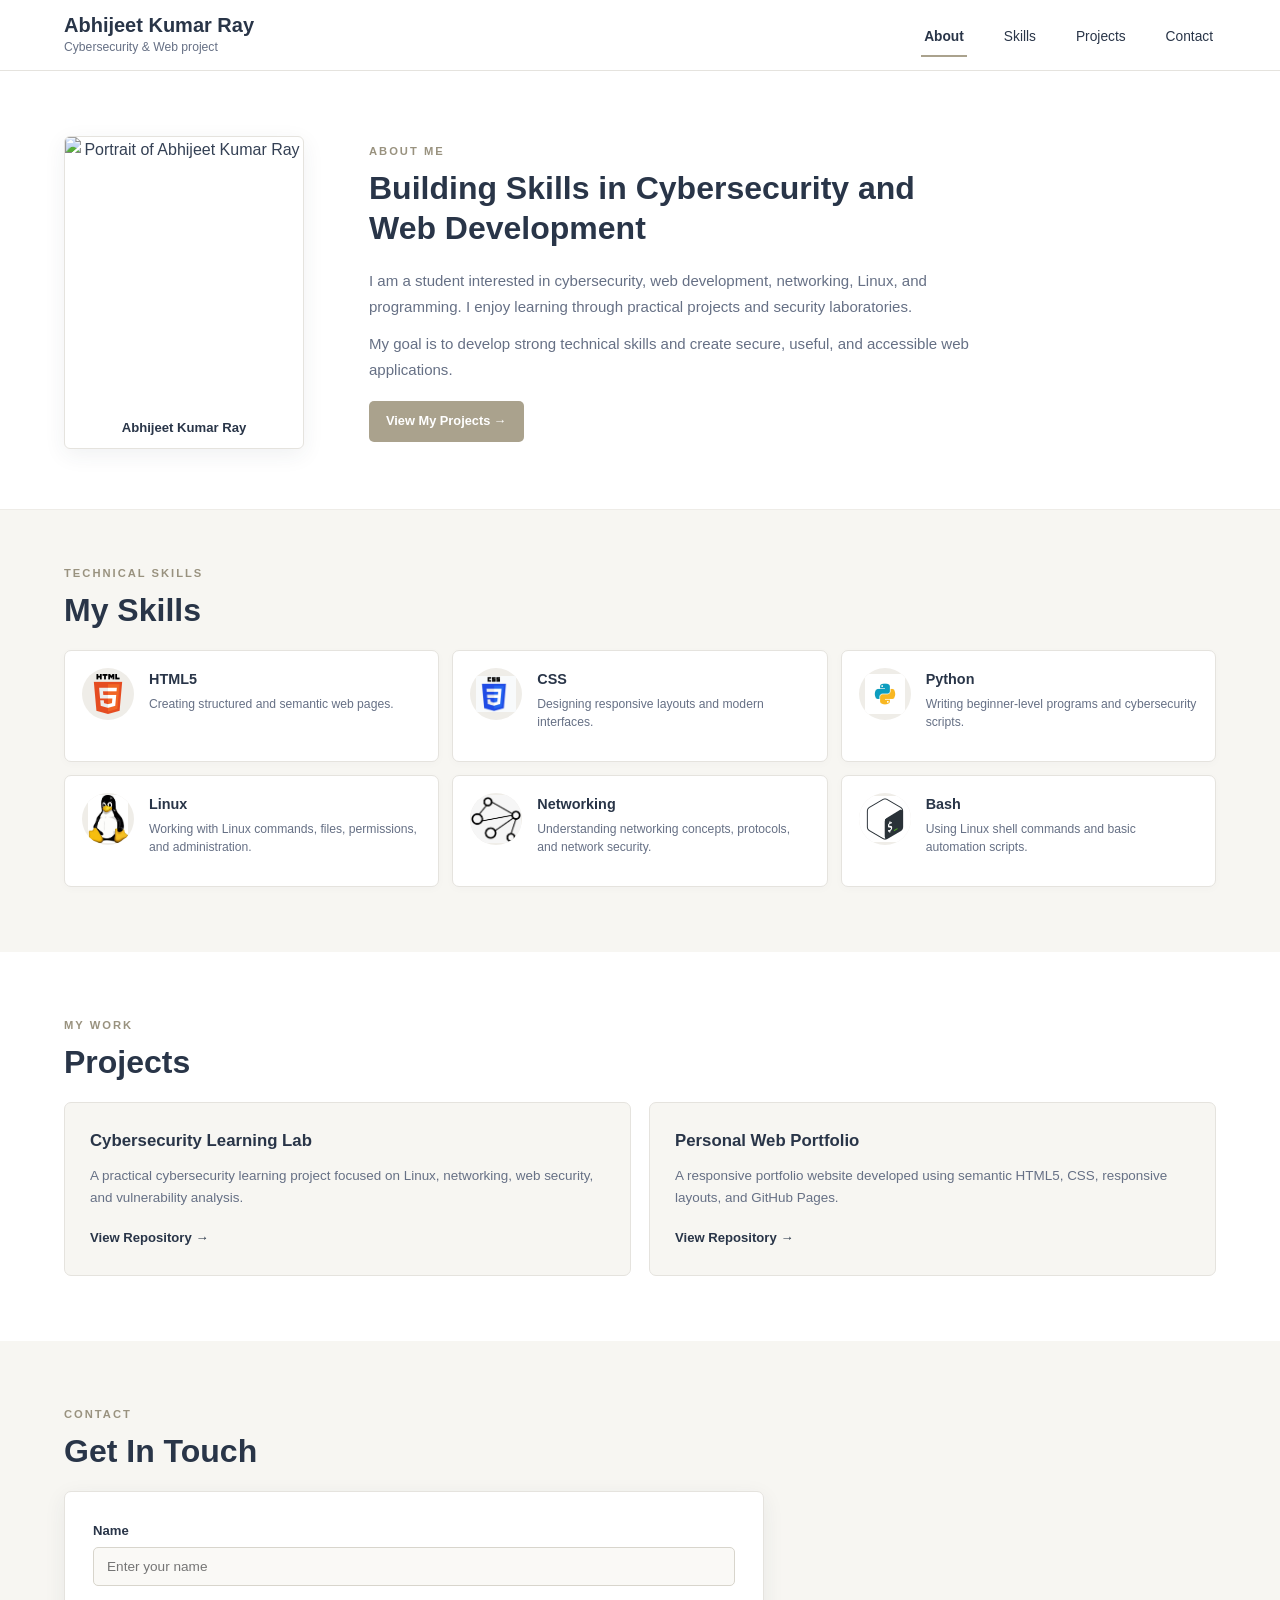
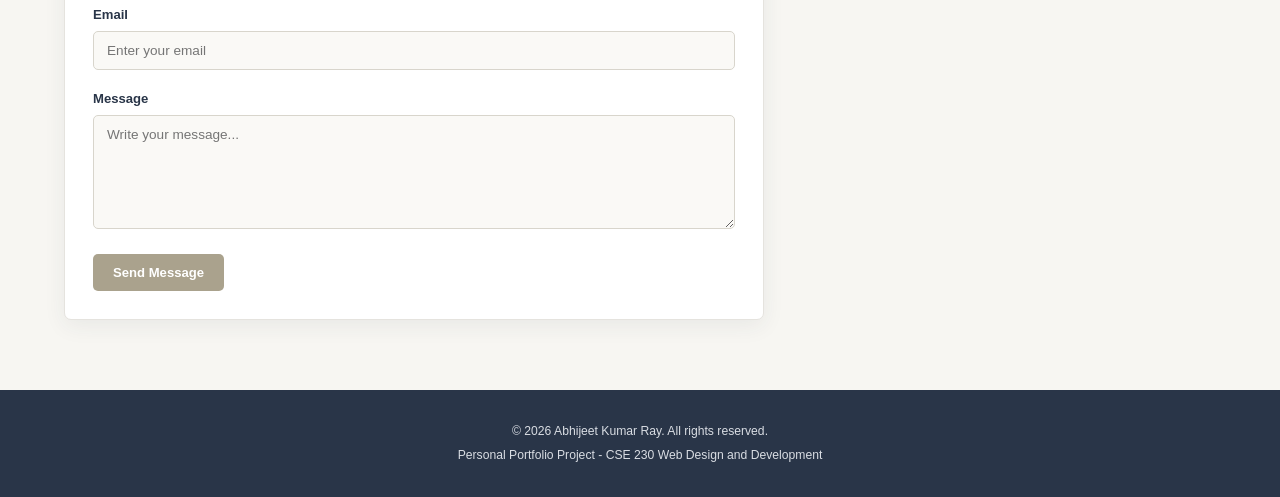
==== index.html @ 15b9ab96 "Rename Semnatice-elements.html to index.html" ====
<!DOCTYPE html>
<html lang="en">

<head>
    <meta charset="UTF-8">

    <meta name="viewport" content="width=device-width, initial-scale=1.0">

    <meta name="description" content="Personal portfolio of Abhijeet Kumar Ray, a cybersecurity and web development student">

    <title>Abhijeet Kumar Ray - Personal Portfolio</title>

    <link rel="stylesheet" href="Semantic-elements.css">
</head>

<body>

    <!-- ================= HEADER ================= -->

    <header class="site-header">

        <div class="header-container">

            <div class="logo-area">
                <h1>Abhijeet Kumar Ray</h1>
                <p>Cybersecurity &amp; Web project</p>
            </div>

            <nav aria-label="Primary Navigation">
                <ul class="navigation">
                    <li>
                        <a href="#about" class="active">About</a>
                    </li>

                    <li>
                        <a href="#skills">Skills</a>
                    </li>

                    <li>
                        <a href="#projects">Projects</a>
                    </li>

                    <li>
                        <a href="#contact">Contact</a>
                    </li>
                </ul>
            </nav>

        </div>

    </header>


    <!-- ================= MAIN ================= -->

    <main>

        <!-- ================= ABOUT SECTION ================= -->

        <section id="about" class="about-section">

            <div class="container about-container">

                <figure class="profile-card">

                    <img src="Bio.jpeg" alt="Portrait of Abhijeet Kumar Ray">

                    <figcaption>
                        Abhijeet Kumar Ray
                    </figcaption>

                </figure>


                <div class="about-content">

                    <p class="section-label">
                        ABOUT ME
                    </p>

                    <h2>
                        Building Skills in Cybersecurity and Web Development
                    </h2>

                    <p>
                        I am a student interested in cybersecurity, web development, networking, Linux, and programming. I enjoy learning through practical projects and security laboratories.
                    </p>

                    <p>
                        My goal is to develop strong technical skills and create secure, useful, and accessible web applications.
                    </p>

                    <a href="#projects" class="primary-button">
                        View My Projects →
                    </a>

                </div>

            </div>

        </section>


        <!-- ================= SKILLS SECTION ================= -->

        <section id="skills" class="skills-section">

            <div class="container">

                <p class="section-label">
                    TECHNICAL SKILLS
                </p>

                <h2>
                    My Skills
                </h2>


                <div class="skills-grid">

                    <!-- HTML5 -->

                    <article class="skill-card">

                        <div class="skill-icon">
                            <img src="HTML5_logo_and_wordmark.svg.png" alt="HTML5 logo" style="height: 60px ; width: 40px;">
                        </div>

                        <div class="skill-content">
                            <h3>HTML5</h3>

                            <p>
                                Creating structured and semantic web pages.
                            </p>
                        </div>

                    </article>


                    <!-- CSS -->

                    <article class="skill-card">

                        <div class="skill-icon">
                            <img src="CSS3_Logo.PNG.webp" alt="CSS3 logo" style="height: 60px ; width: 40px;">
                        </div>

                        <div class="skill-content">
                            <h3>CSS</h3>

                            <p>
                                Designing responsive layouts and modern interfaces.
                            </p>
                        </div>

                    </article>


                    <!-- Python -->

                    <article class="skill-card">

                        <div class="skill-icon">
                            <img src="images.png" alt="Python logo" style="height: 60px ; width: 40px;">
                        </div>

                        <div class="skill-content">
                            <h3>Python</h3>

                            <p>
                                Writing beginner-level programs and cybersecurity scripts.
                            </p>
                        </div>

                    </article>


                    <!-- Linux -->

                    <article class="skill-card">

                        <div class="skill-icon">
                            <img src="images.jpeg" alt="Linux logo" style="height: 60px ; width: 40px;">
                        </div>

                        <div class="skill-content">
                            <h3>Linux</h3>

                            <p>
                                Working with Linux commands, files, permissions, and administration.
                            </p>
                        </div>

                    </article>


                    <!-- Networking -->

                    <article class="skill-card">

                        <div class="skill-icon">

                            <img src="553-5534118_amazon-networking-logo-black-and-white-networking-logo.jpeg" alt="Networking icon" style="height: 80px ; width: 50px;">

                        </div>

                        <div class="skill-content">

                            <h3>Networking</h3>

                            <p>
                                Understanding networking concepts, protocols, and network security.
                            </p>

                        </div>

                    </article>


                    <!-- Bash -->

                    <article class="skill-card">

                        <div class="skill-icon">

                            <img src="imagesbash.png" alt="Bash terminal logo" style="height: 60px ; width: 70px;">

                        </div>

                        <div class="skill-content">

                            <h3>Bash</h3>

                            <p>
                                Using Linux shell commands and basic automation scripts.
                            </p>

                        </div>

                    </article>

                </div>

            </div>

        </section>


        <!-- ================= PROJECTS ================= -->

        <section id="projects" class="projects-section">

            <div class="container">

                <p class="section-label">
                    MY WORK
                </p>

                <h2>
                    Projects
                </h2>


                <div class="projects-grid">

                    <article class="project-card">

                        <h3>
                            Cybersecurity Learning Lab
                        </h3>

                        <p>
                            A practical cybersecurity learning project focused on Linux, networking, web security, and vulnerability analysis.
                        </p>

                        <a href="https://github.com/AbhijeetCyberX" target="_blank" rel="noopener noreferrer">
                            View Repository →
                        </a>

                    </article>


                    <article class="project-card">

                        <h3>
                            Personal Web Portfolio
                        </h3>

                        <p>
                            A responsive portfolio website developed using semantic HTML5, CSS, responsive layouts, and GitHub Pages.
                        </p>

                        <a href="https://github.com/AbhijeetCyberX?tab=repositories" target="_blank" rel="noopener noreferrer">
                            View Repository →
                        </a>

                    </article>

                </div>

            </div>

        </section>


        <!-- ================= CONTACT ================= -->

        <section id="contact" class="contact-section">

            <div class="container">

                <p class="section-label">
                    CONTACT
                </p>

                <h2>
                    Get In Touch
                </h2>

                <form class="contact-form" action="#" method="post">

                    <div class="form-group">

                        <label for="name">
                            Name
                        </label>

                        <input type="text" id="name" name="name" placeholder="Enter your name" required>

                    </div>


                    <div class="form-group">

                        <label for="email">
                            Email
                        </label>

                        <input type="email" id="email" name="email" placeholder="Enter your email" required>

                    </div>


                    <div class="form-group">

                        <label for="message">
                            Message
                        </label>

                        <textarea id="message" name="message" rows="6" placeholder="Write your message..." required></textarea>

                    </div>


                    <button type="submit">
                        Send Message
                    </button>

                </form>

            </div>

        </section>

    </main>




    <footer class="site-footer">

        <div class="container">

            <p>
                &copy; 2026 Abhijeet Kumar Ray. All rights reserved.
            </p>

            <p>
                Personal Portfolio Project - CSE 230 Web Design and Development
            </p>

        </div>

    </footer>

</body>

</html>
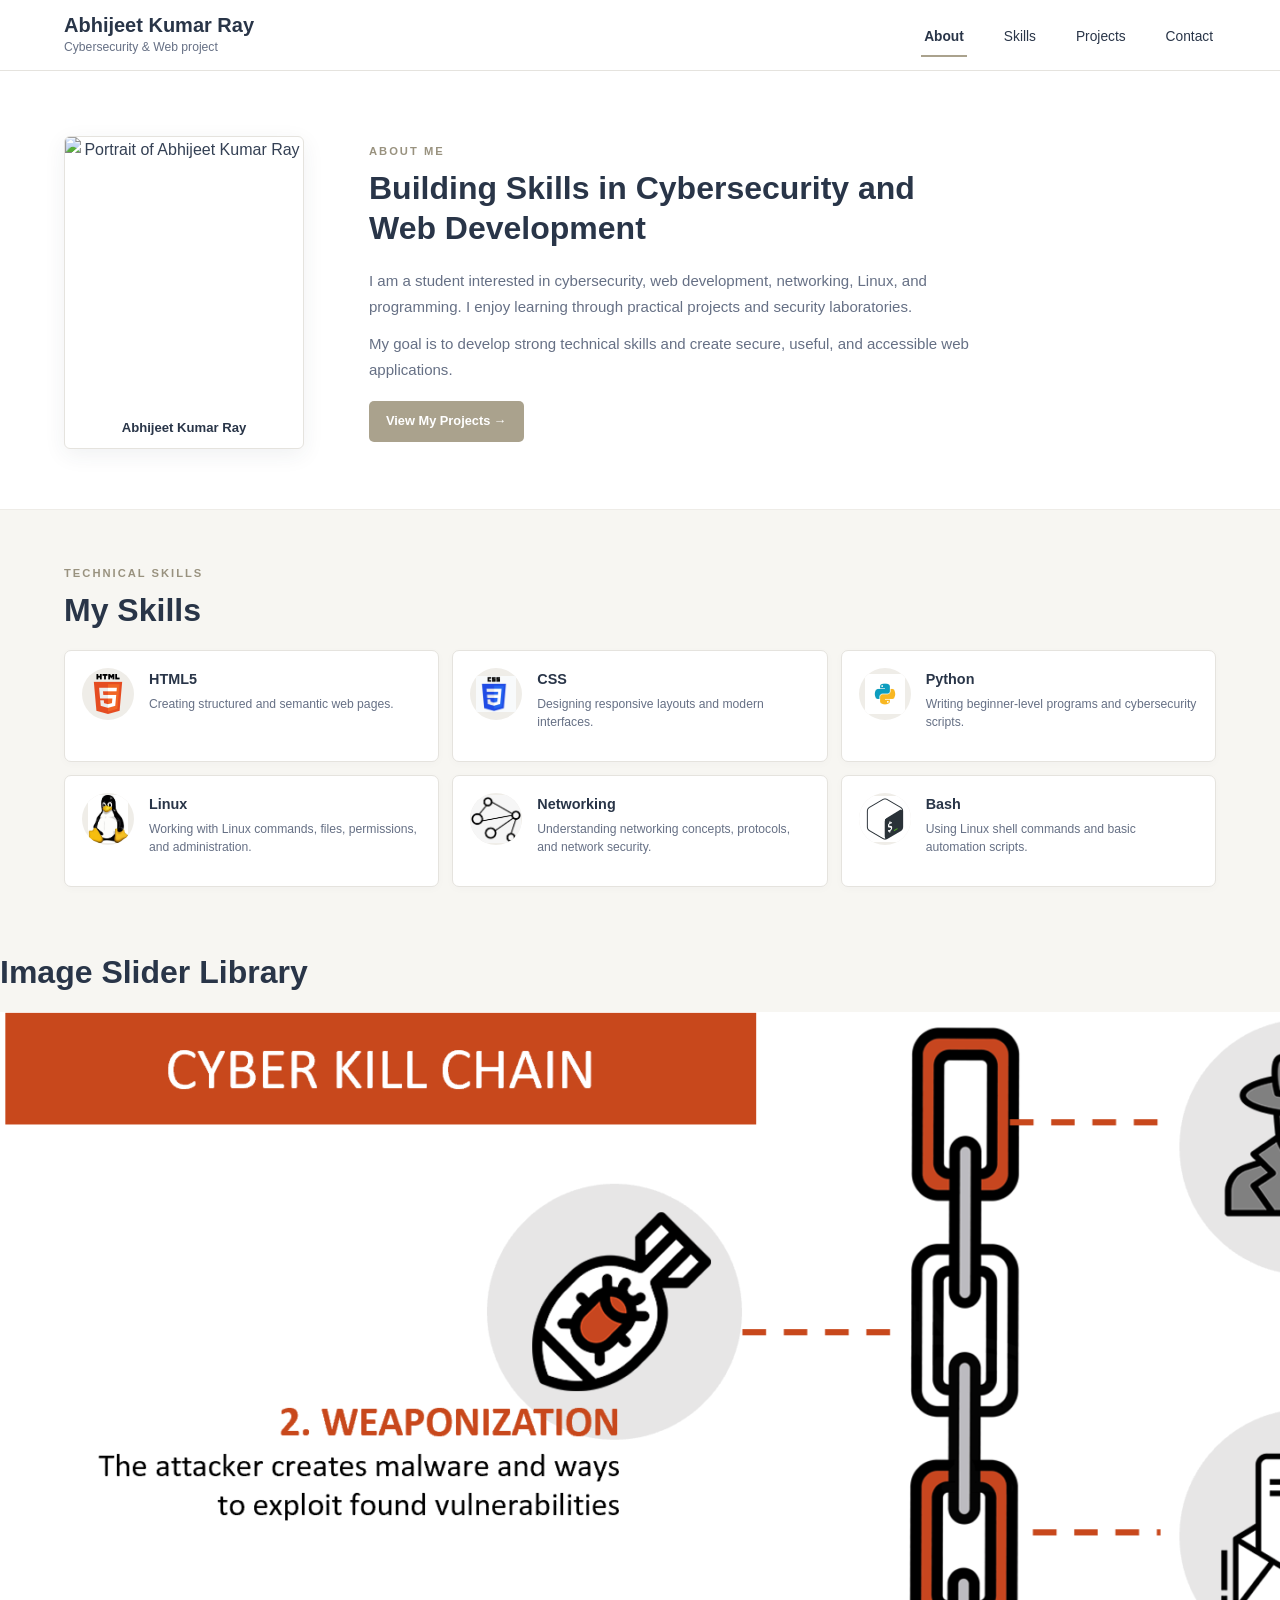
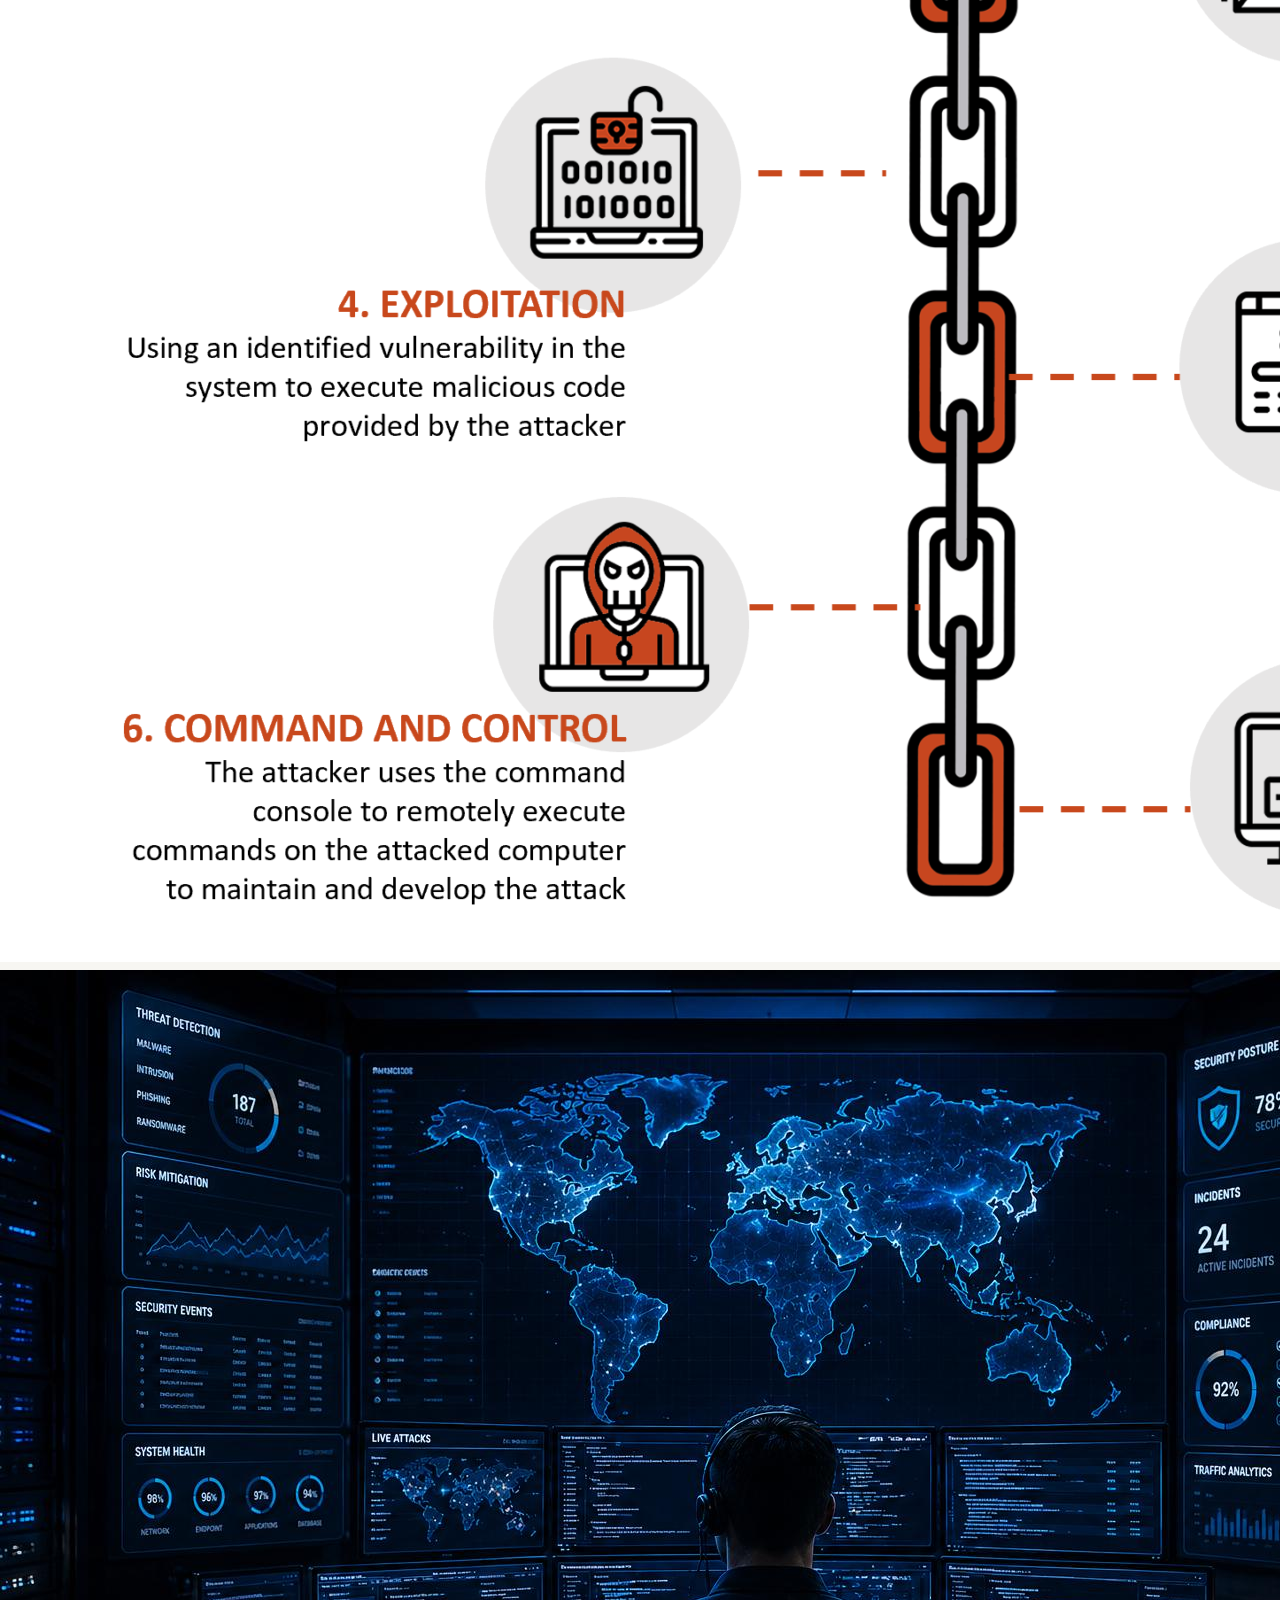
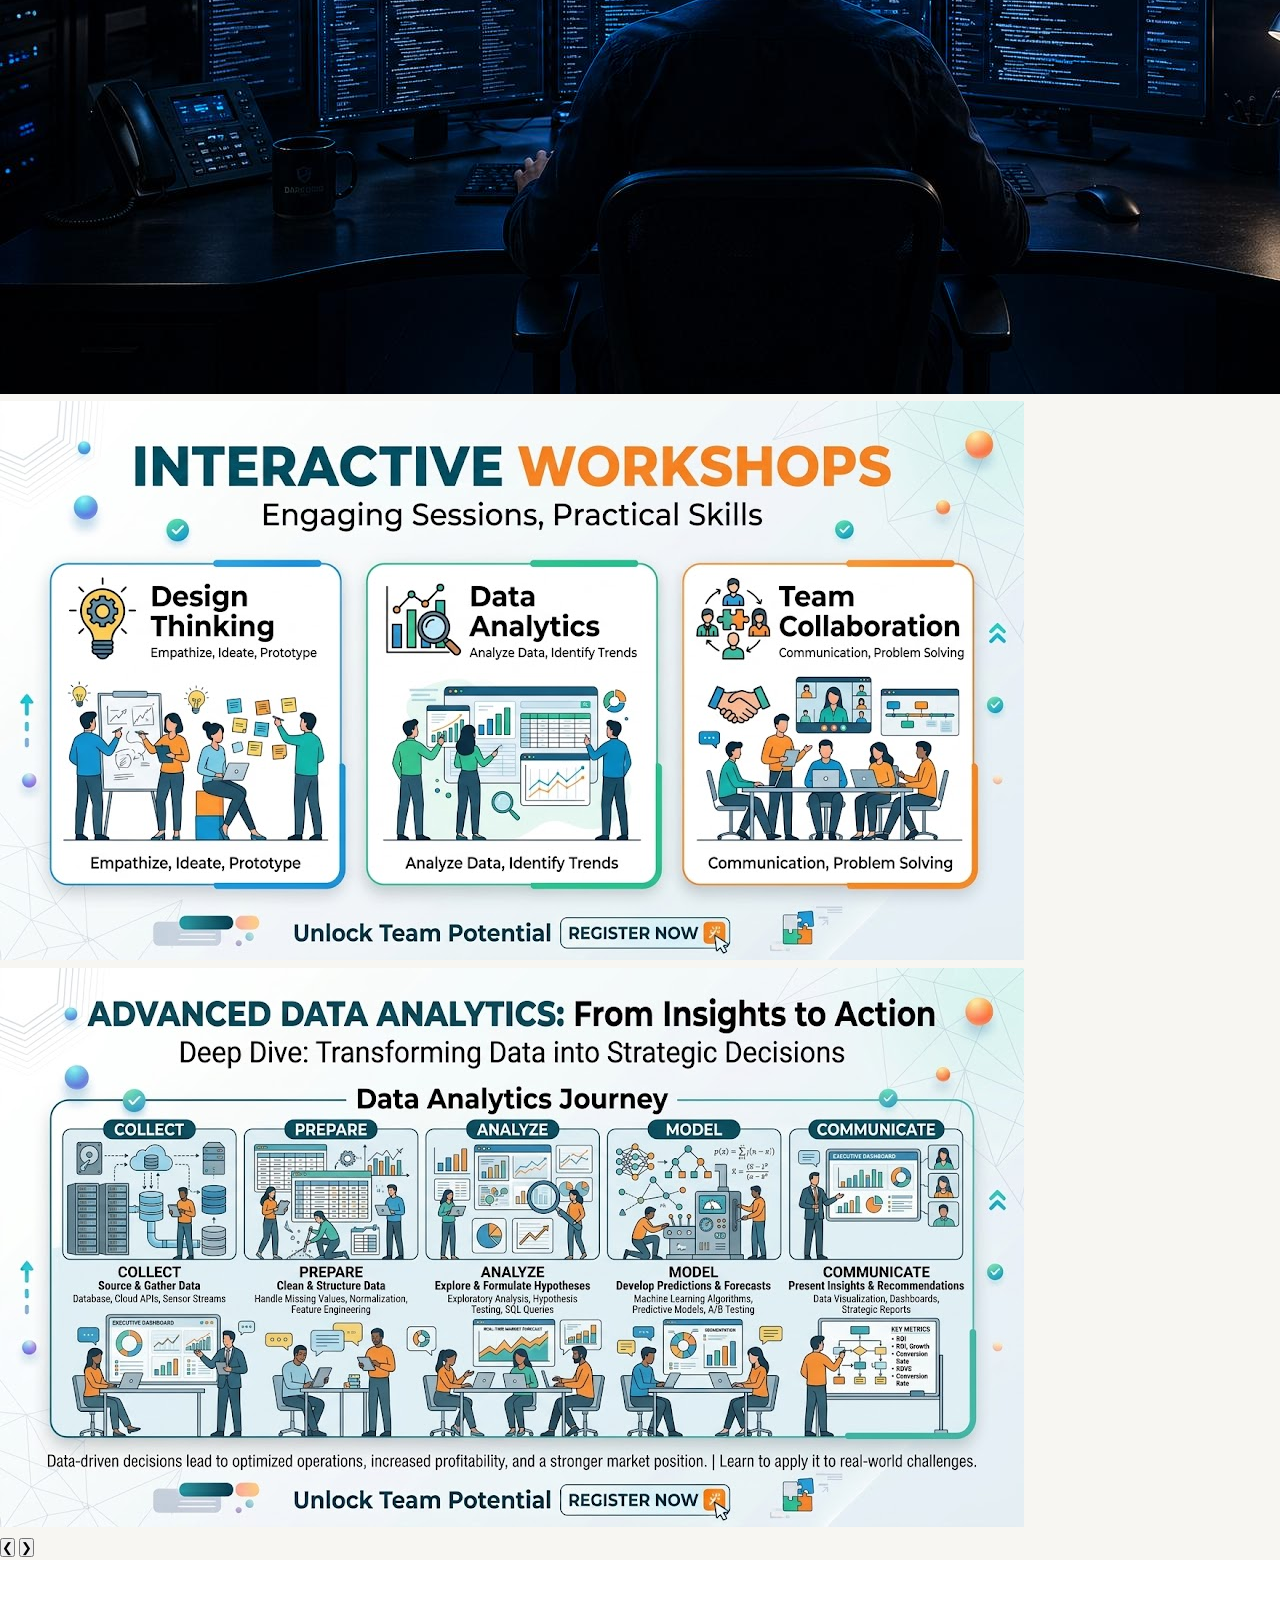
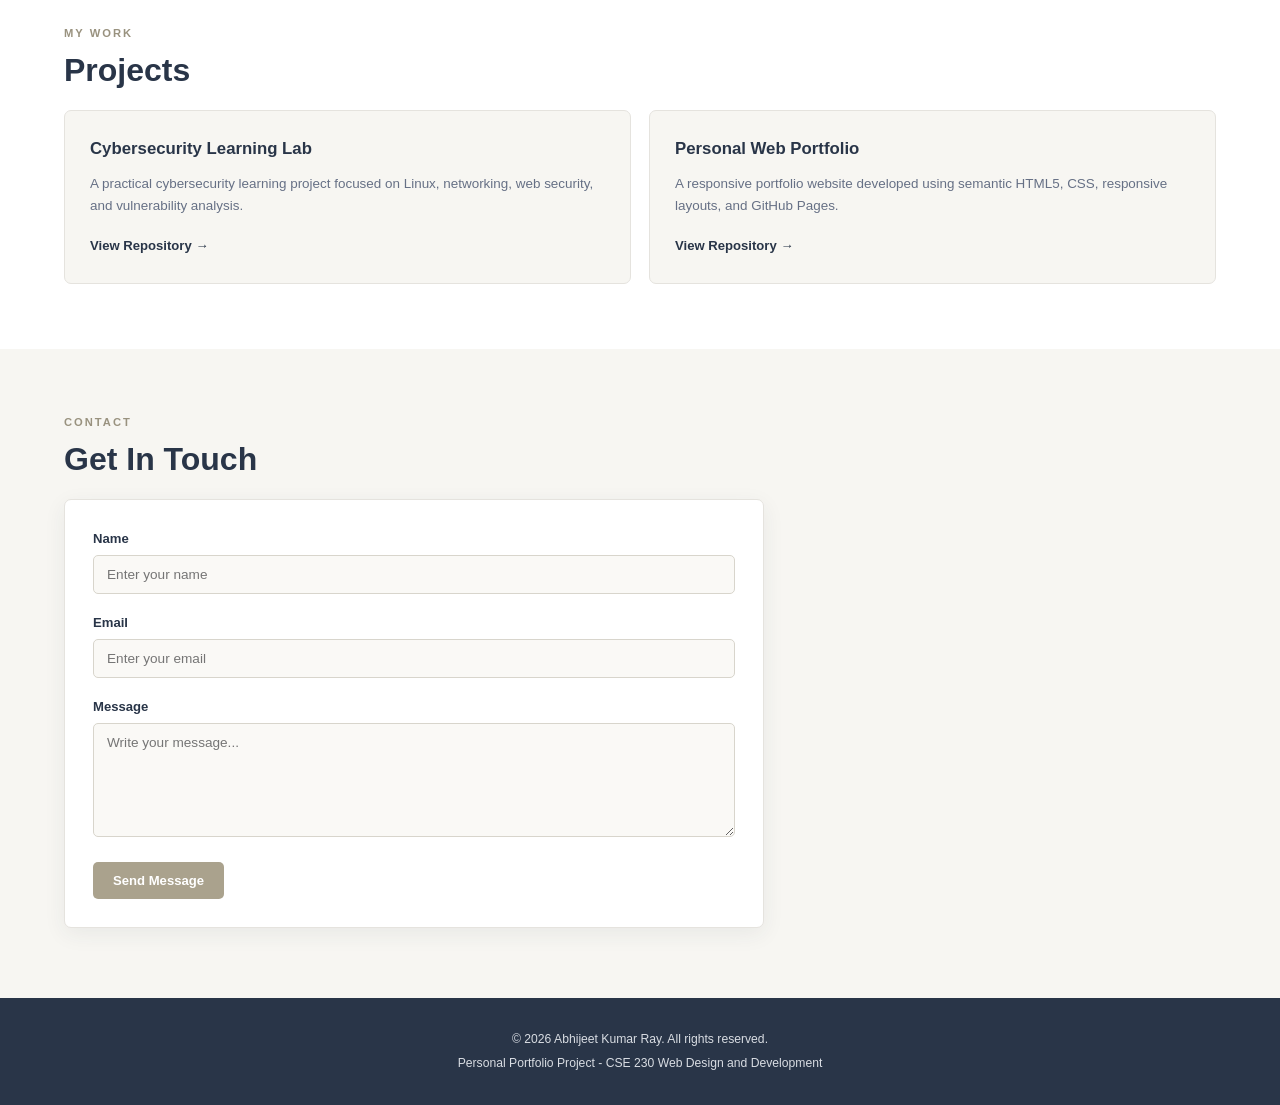
==== commit fa9b1047: "Rename Semnatice-elements.html to index.html" ====
--- a/index.html
+++ b/index.html
@@ -245,9 +245,48 @@
 
         </section>
 
-
-        <!-- ================= PROJECTS ================= -->
-
+        <section id="image-gallery">
+            <h2>Image Slider Library</h2>
+
+            <!-- === START OF SLIDER SECTION === -->
+            <section class="slider-wrapper">
+                <div class="slider-container" id="sliderContainer">
+                    <!-- The Main Sliding Track -->
+                    <div class="slider-track" id="sliderTrack">
+                        <!-- Slide 1: Cyber Step -->
+                        <div class="slide">
+                            <img src="cyber step.png" alt="Cyber security steps diagram">
+                        </div>
+                        <!-- Slide 2: Splink -->
+                        <div class="slide">
+                            <img src="splink.jpeg" alt="Dashboard interface">
+                        </div>
+                        <!-- Slide 3: Workshops -->
+                        <div class="slide">
+                            <img src="workshops.jpeg" alt="Workshops presentation slide">
+                        </div>
+                        <!-- Slide 4: Untitled/Advanced Data -->
+                        <div class="slide">
+                            <img src="Untitled.jpeg" alt="Advanced Data Analytics dashboard">
+                        </div>
+                    </div>
+
+                    <!-- Navigation Buttons -->
+                    <button class="slider-btn prev-btn" id="prevBtn" aria-label="Previous Slide">&#10094;</button>
+                    <button class="slider-btn next-btn" id="nextBtn" aria-label="Next Slide">&#10095;</button>
+
+                    <!-- Indicators (Dots) -->
+                    <div class="slider-indicators" id="sliderIndicators">
+                        <!-- These are generated dynamically by JavaScript -->
+                    </div>
+                </div>
+            </section>
+            <!-- === END OF SLIDER SECTION === -->
+        </section>
+        <!-- Properly closed image-gallery section here -->
+
+
+        <!-- === END OF SLIDER SECTION === -->
         <section id="projects" class="projects-section">
 
             <div class="container">
@@ -382,6 +421,14 @@
         </div>
 
     </footer>
+    <script src="script1.js"></script>
+    <script>
+        const slider = new ImageSlider("#demo", {
+            speed: 500,
+            autoplay: false,
+            interval: 4000
+        });
+    </script>
 
 </body>
 
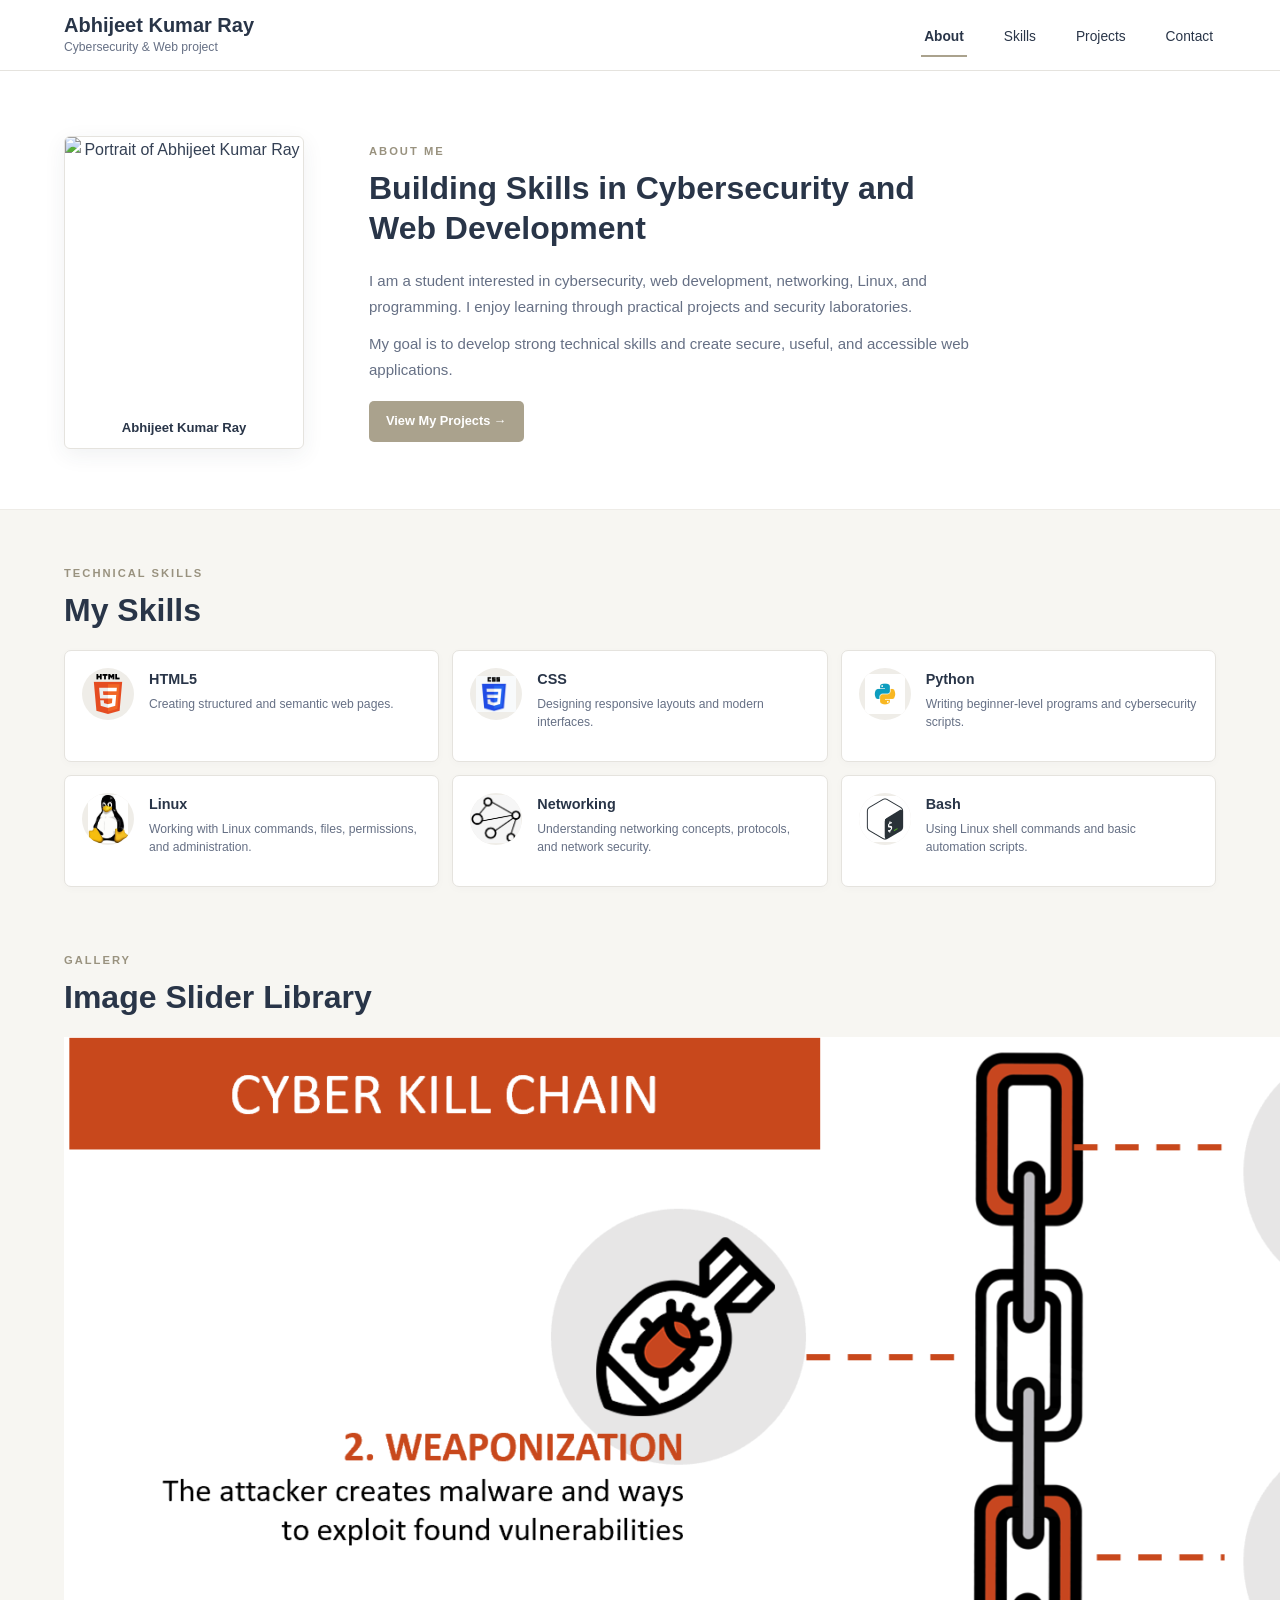
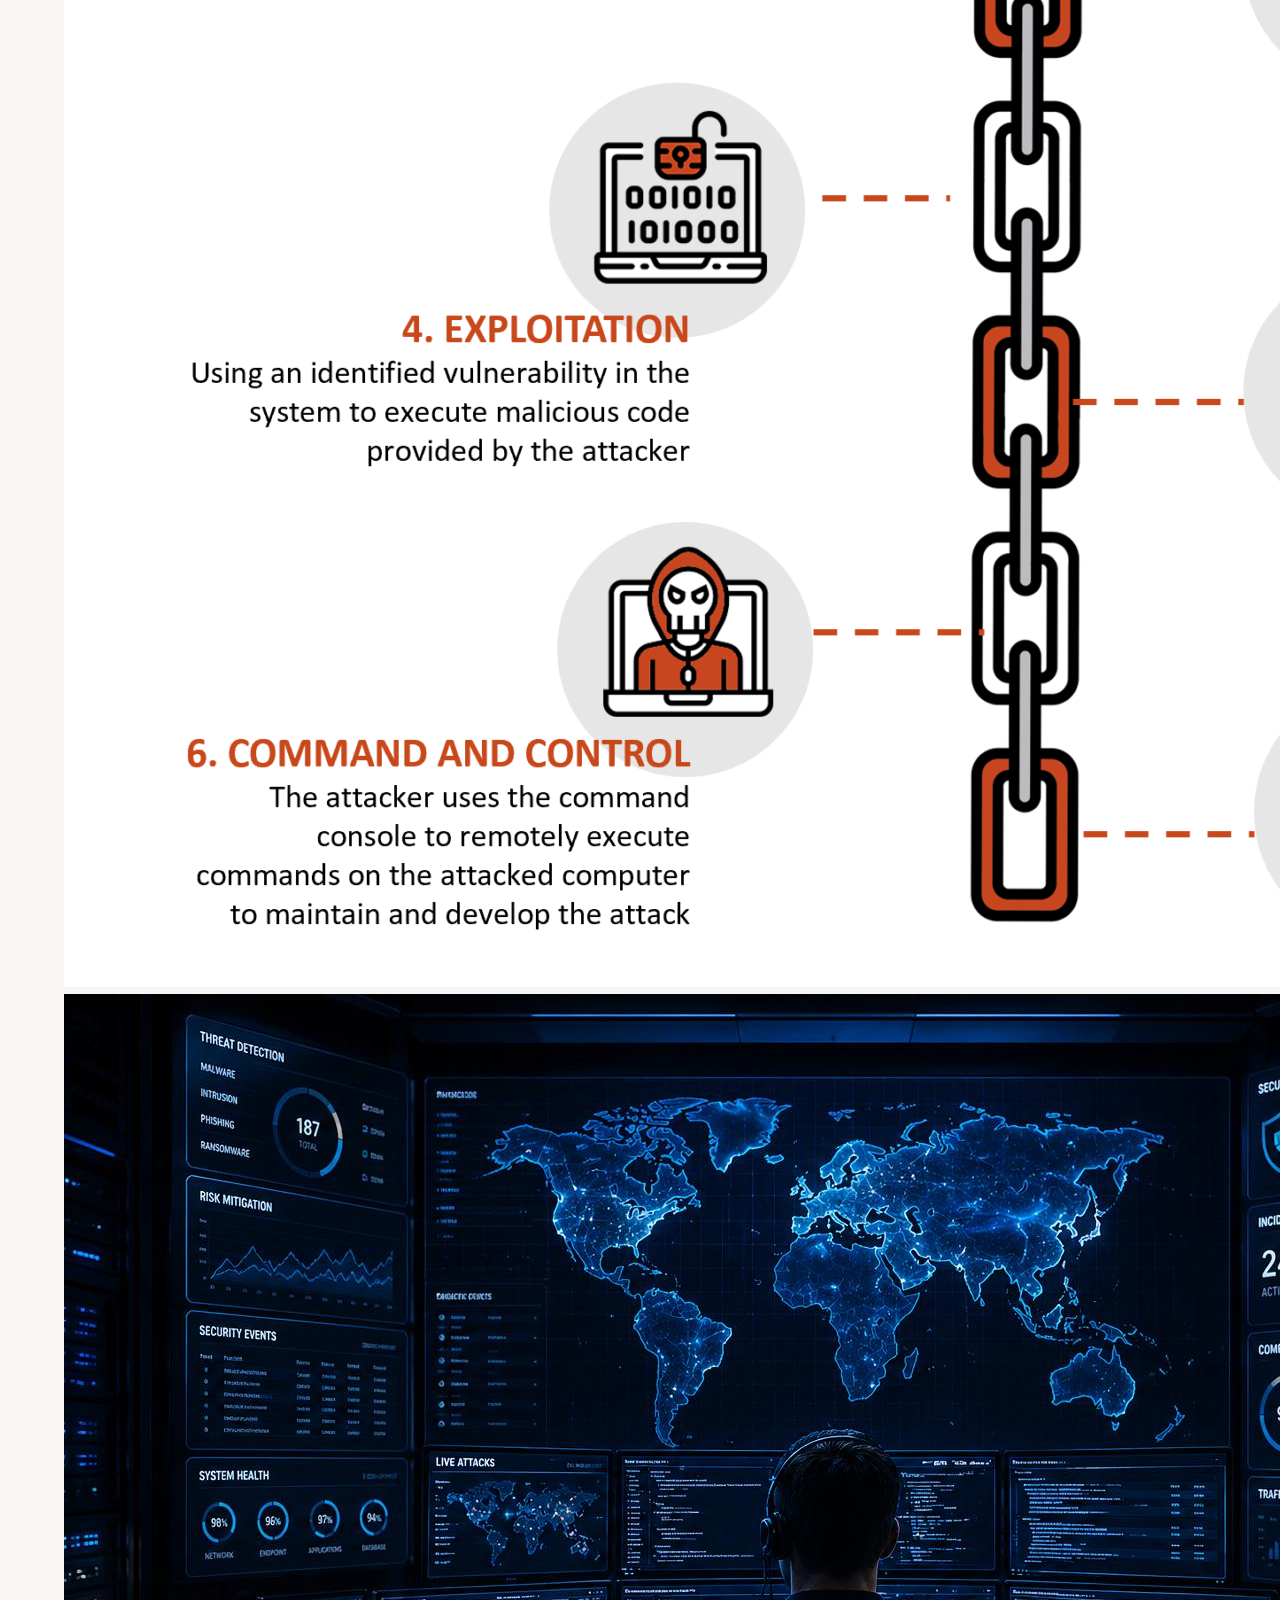
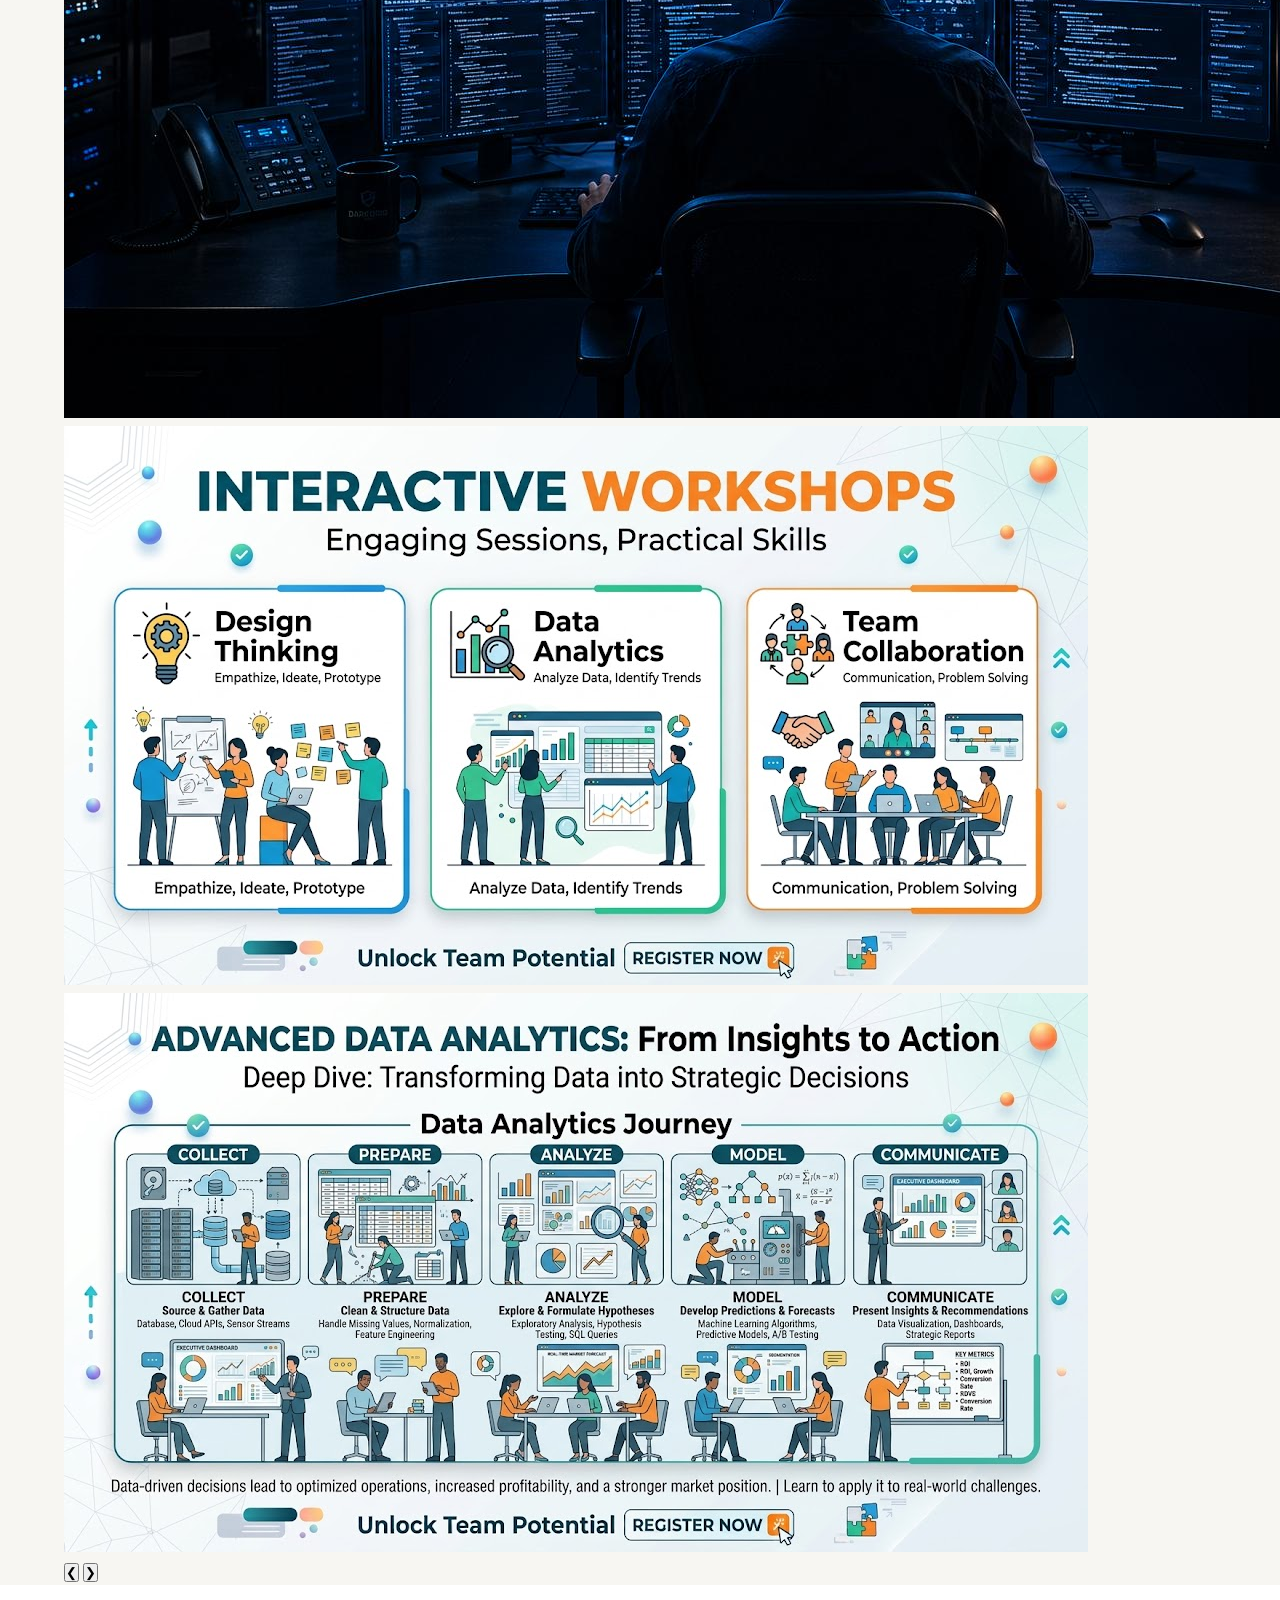
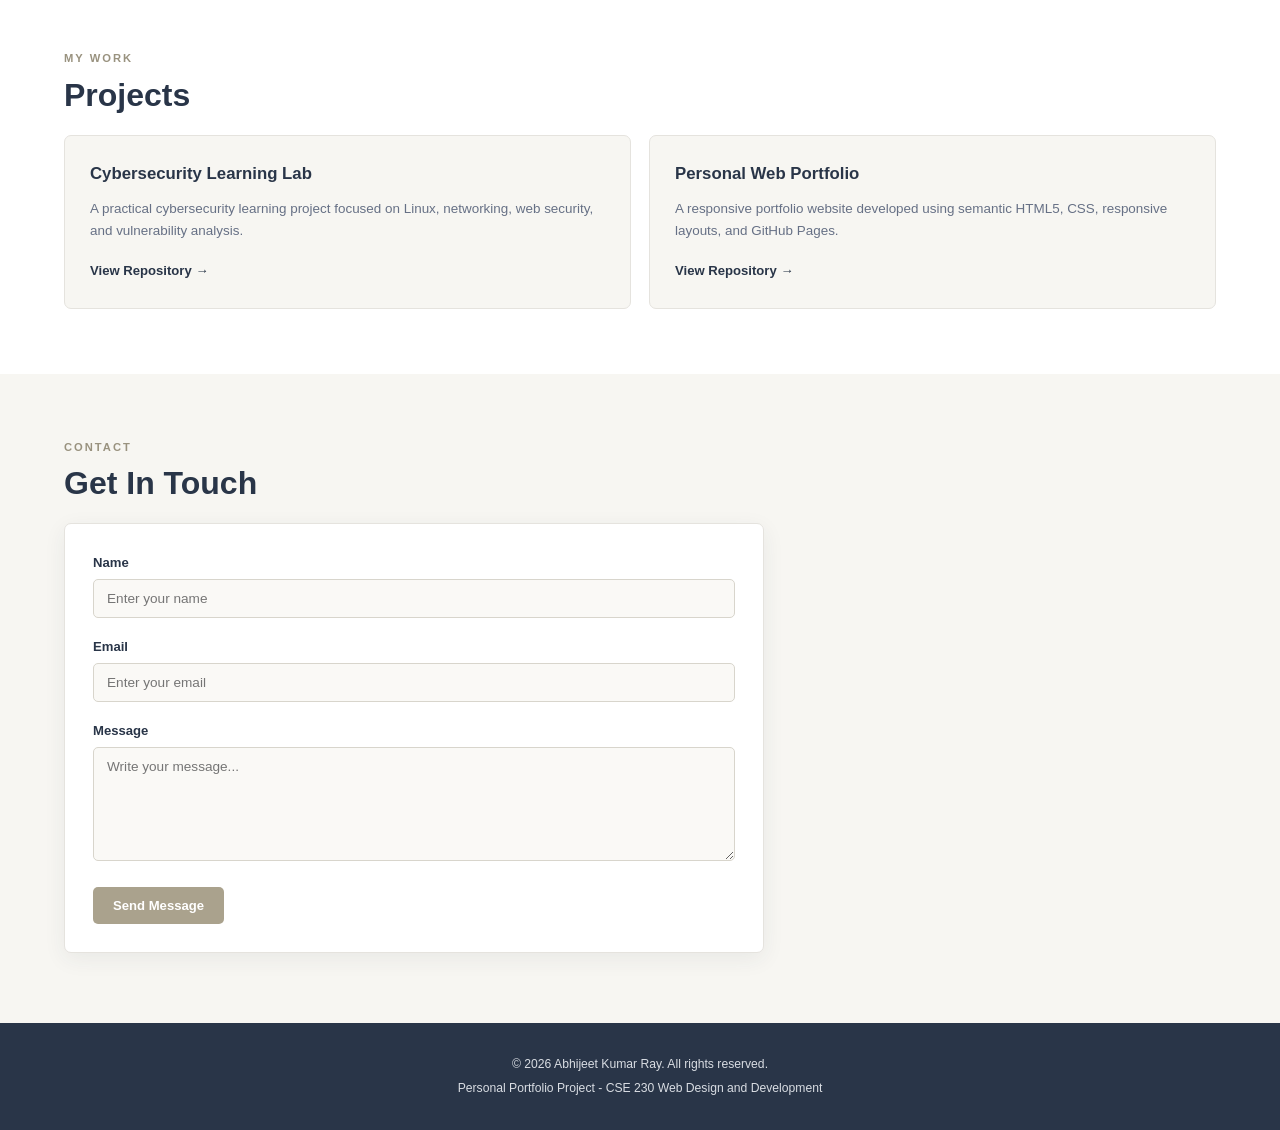
==== commit 71a306f0: "Add files via upload" ====
--- a/index.html
+++ b/index.html
@@ -246,44 +246,47 @@
         </section>
 
         <section id="image-gallery">
-            <h2>Image Slider Library</h2>
-
-            <!-- === START OF SLIDER SECTION === -->
-            <section class="slider-wrapper">
-                <div class="slider-container" id="sliderContainer">
-                    <!-- The Main Sliding Track -->
-                    <div class="slider-track" id="sliderTrack">
-                        <!-- Slide 1: Cyber Step -->
-                        <div class="slide">
-                            <img src="cyber step.png" alt="Cyber security steps diagram">
-                        </div>
-                        <!-- Slide 2: Splink -->
-                        <div class="slide">
-                            <img src="splink.jpeg" alt="Dashboard interface">
-                        </div>
-                        <!-- Slide 3: Workshops -->
-                        <div class="slide">
-                            <img src="workshops.jpeg" alt="Workshops presentation slide">
-                        </div>
-                        <!-- Slide 4: Untitled/Advanced Data -->
-                        <div class="slide">
-                            <img src="Untitled.jpeg" alt="Advanced Data Analytics dashboard">
-                        </div>
-                    </div>
-
-                    <!-- Navigation Buttons -->
-                    <button class="slider-btn prev-btn" id="prevBtn" aria-label="Previous Slide">&#10094;</button>
-                    <button class="slider-btn next-btn" id="nextBtn" aria-label="Next Slide">&#10095;</button>
-
-                    <!-- Indicators (Dots) -->
-                    <div class="slider-indicators" id="sliderIndicators">
-                        <!-- These are generated dynamically by JavaScript -->
+            <div class="container">
+                <p class="section-label">GALLERY</p>
+                <h2>Image Slider Library</h2>
+
+                <!-- === START OF SLIDER SECTION === -->
+                <div class="slider-wrapper">
+                    <div class="slider-container image-slider" id="sliderContainer" tabindex="0">
+                        <!-- The Main Sliding Track -->
+                        <div class="slider-track" id="sliderTrack">
+                            <!-- Slide 1: Cyber Step -->
+                            <div class="slide">
+                                <img src="cyber step.png" alt="Cyber security steps diagram">
+                            </div>
+                            <!-- Slide 2: Splink -->
+                            <div class="slide">
+                                <img src="splink.jpeg" alt="Dashboard interface">
+                            </div>
+                            <!-- Slide 3: Workshops -->
+                            <div class="slide">
+                                <img src="workshops.jpeg" alt="Workshops presentation slide">
+                            </div>
+                            <!-- Slide 4: Untitled/Advanced Data -->
+                            <div class="slide">
+                                <img src="Untitled.jpeg" alt="Advanced Data Analytics dashboard">
+                            </div>
+                        </div>
+
+                        <!-- Navigation Buttons -->
+                        <button class="slider-btn prev-btn previous-button" aria-label="Previous Slide">&#10094;</button>
+                        <button class="slider-btn next-btn next-button" aria-label="Next Slide">&#10095;</button>
+
+                        <!-- Indicators (Dots) -->
+                        <div class="slider-dots slider-indicators" id="sliderIndicators"></div>
+
+                        <!-- Required Status Element for JS -->
+                        <div class="slider-status" style="display: none;"></div>
                     </div>
                 </div>
-            </section>
-            <!-- === END OF SLIDER SECTION === -->
+                <!-- === END OF SLIDER SECTION === -->
+            </div>
         </section>
-        <!-- Properly closed image-gallery section here -->
 
 
         <!-- === END OF SLIDER SECTION === -->
@@ -432,4 +435,4 @@
 
 </body>
 
-</html>
+</html>
